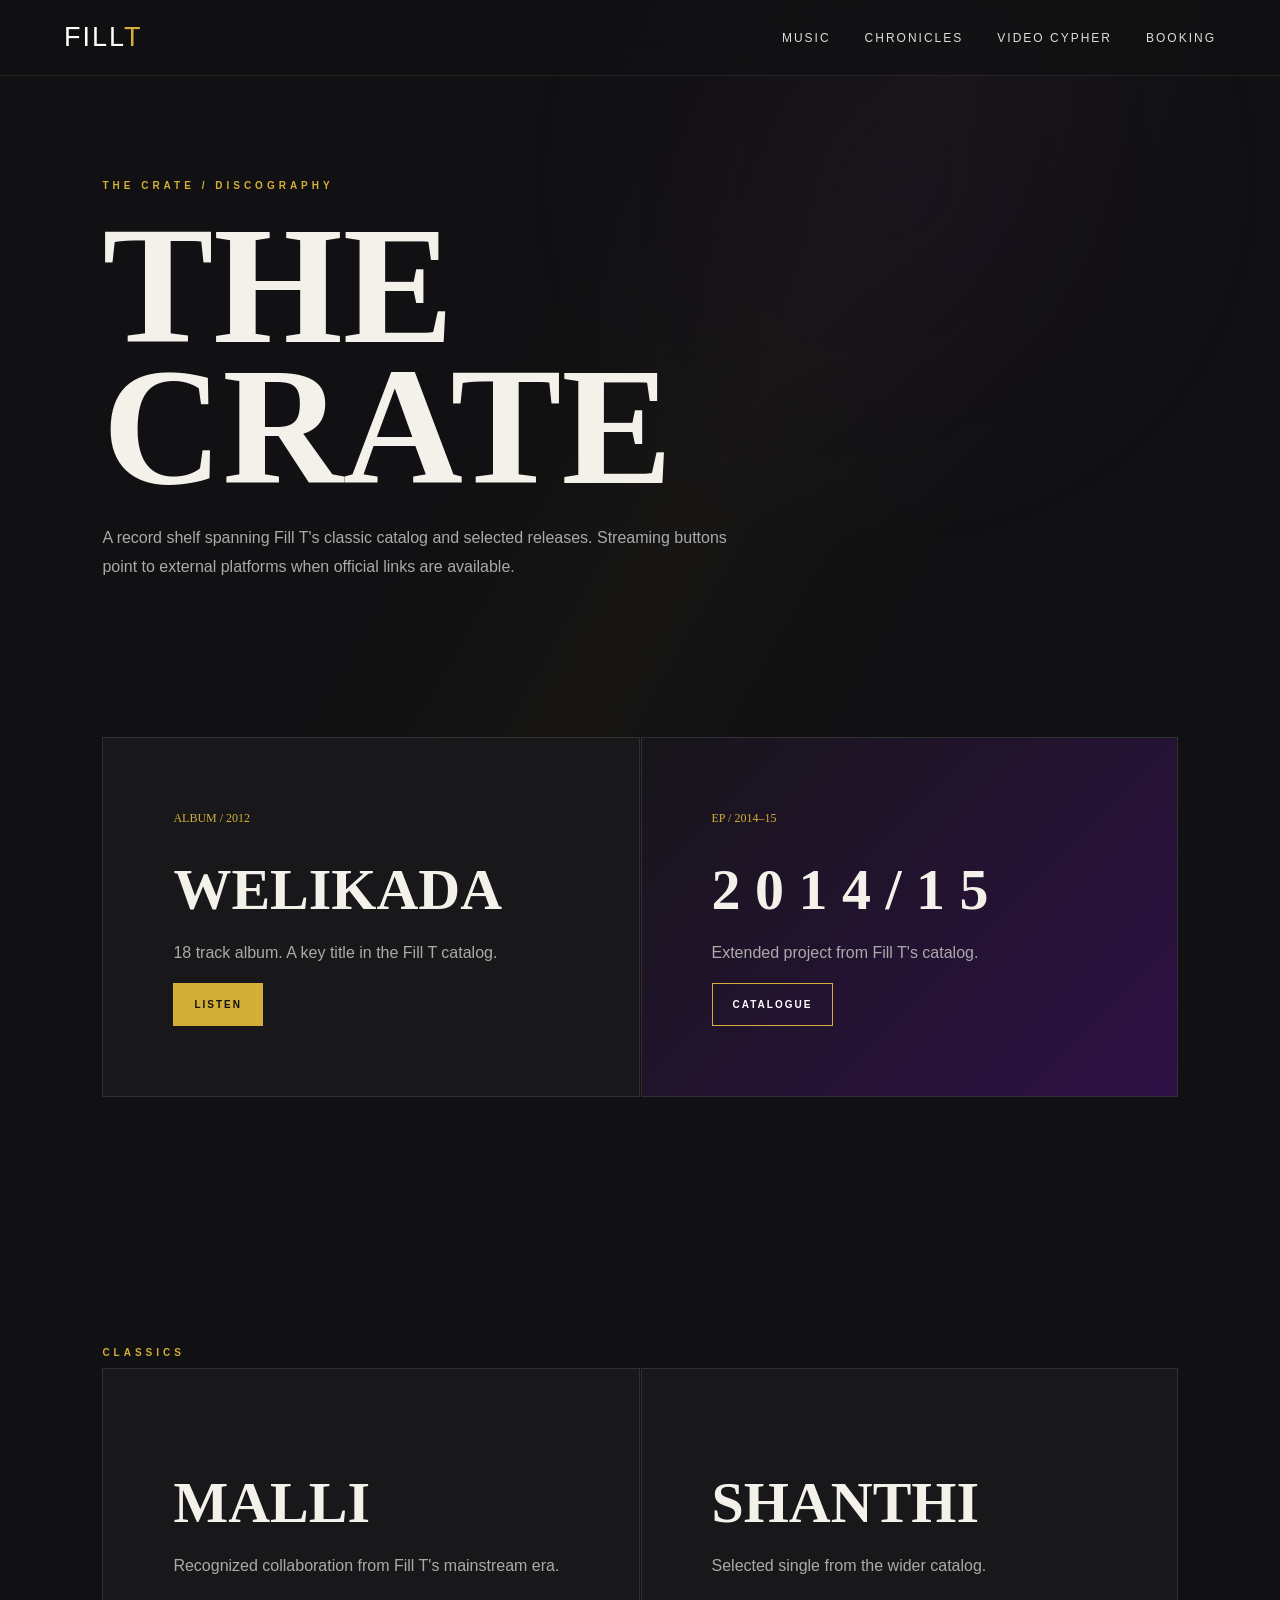
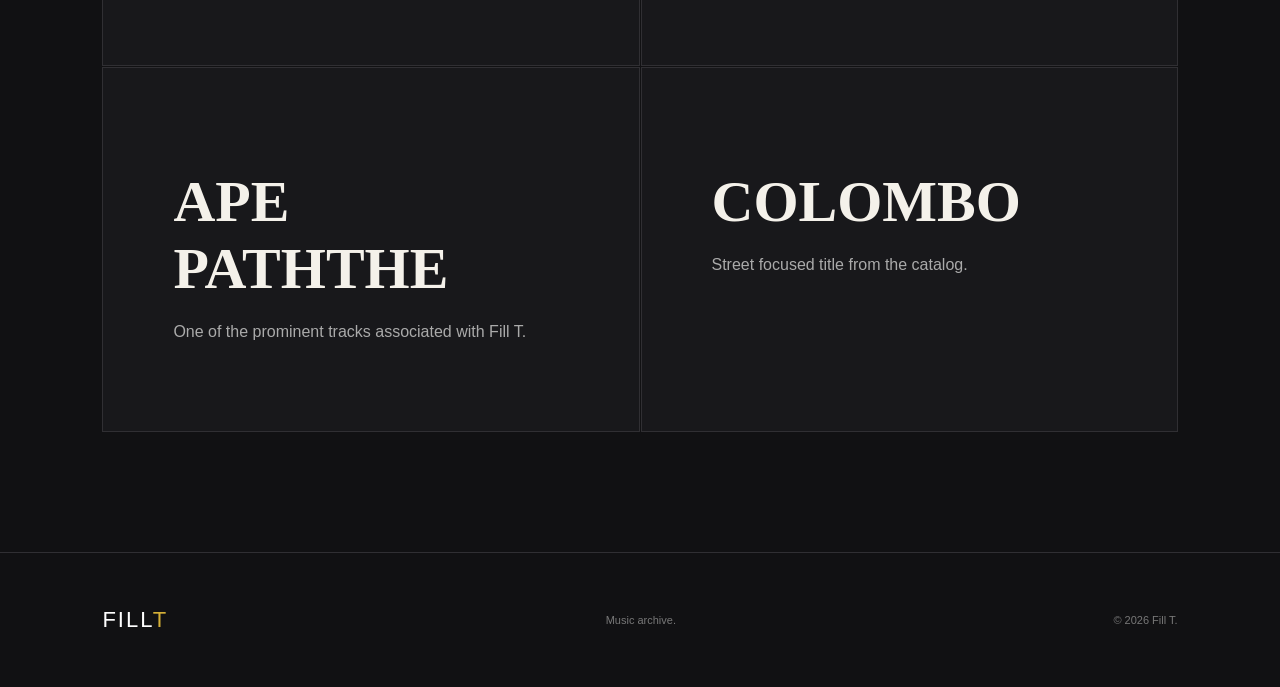
==== music.html @ 0dcd481a "Build Fill T music page" ====
<!doctype html><html lang="en"><head><meta charset="utf-8"><meta name="viewport" content="width=device-width,initial-scale=1"><title>Music | Fill T</title><meta name="description" content="Fill T discography and classic tracks."><link rel="stylesheet" href="assets/style.css"></head><body><header class="nav"><a class="brand" href="index.html">FILL<span>T</span></a><nav><a href="music.html">Music</a><a href="chronicles.html">Chronicles</a><a href="videos.html">Video Cypher</a><a href="booking.html">Booking</a></nav><button class="menu">☰</button></header><main><section class="section" style="padding-top:170px"><p class="eyebrow">THE CRATE / DISCOGRAPHY</p><h1 style="font-family:Anton;font-size:clamp(70px,13vw,170px);line-height:.85;margin:25px 0">THE<br>CRATE</h1><p style="max-width:650px;color:#aaa;line-height:1.8">A record shelf spanning Fill T's classic catalog and selected releases. Streaming buttons point to external platforms when official links are available.</p></section><section class="section" style="padding-top:20px"><div class="split"><article class="panel"><span>ALBUM / 2012</span><h3>WELIKADA</h3><p>18 track album. A key title in the Fill T catalog.</p><a class="btn gold" target="_blank" href="https://open.spotify.com/album/0nnHktPdE4TPPbT7eFd7an">LISTEN</a></article><article class="panel purple"><span>EP / 2014–15</span><h3>2 0 1 4 / 1 5</h3><p>Extended project from Fill T's catalog.</p><a class="btn ghost" href="#">CATALOGUE</a></article></div></section><section class="section"><p class="eyebrow">CLASSICS</p><div class="split"><article class="panel"><h3>MALLI</h3><p>Recognized collaboration from Fill T's mainstream era.</p></article><article class="panel"><h3>SHANTHI</h3><p>Selected single from the wider catalog.</p></article><article class="panel"><h3>APE PATHTHE</h3><p>One of the prominent tracks associated with Fill T.</p></article><article class="panel"><h3>COLOMBO</h3><p>Street focused title from the catalog.</p></article></div></section></main><footer><div class="brand">FILL<span>T</span></div><p>Music archive.</p><p>© <span id="year"></span> Fill T.</p></footer><script src="assets/app.js"></script></body></html>
---- assets/style.css ----
:root{--black:#111113;--gold:#d4af37;--gold2:#e5c158;--silver:#d8dde3;--purple:#2e1045;--muted:#96939a;--line:#302f33}*{box-sizing:border-box}html{scroll-behavior:smooth}body{margin:0;background:var(--black);color:#f4f1ea;font-family:Inter,Arial,sans-serif;overflow-x:hidden}body:before{content:"";position:fixed;inset:0;pointer-events:none;background:radial-gradient(circle at 70% 20%,#2e104530,transparent 32%),linear-gradient(120deg,transparent 40%,#d4af3708,transparent 70%);z-index:-3}.grain{position:fixed;inset:0;opacity:.06;pointer-events:none;z-index:20;background-image:url("data:image/svg+xml,%3Csvg viewBox='0 0 180 180' xmlns='http://www.w3.org/2000/svg'%3E%3Cfilter id='n'%3E%3CfeTurbulence type='fractalNoise' baseFrequency='.8' numOctaves='4' stitchTiles='stitch'/%3E%3C/filter%3E%3Crect width='100%25' height='100%25' filter='url(%23n)' opacity='.7'/%3E%3C/svg%3E")}.smoke{position:fixed;width:55vw;height:55vw;border-radius:50%;filter:blur(80px);opacity:.08;pointer-events:none;z-index:-2}.smoke-a{background:#6f2e9a;right:-20vw;top:20vh}.smoke-b{background:#d4af37;left:-25vw;bottom:-30vh}.nav{position:fixed;top:0;left:0;right:0;height:76px;display:flex;align-items:center;justify-content:space-between;padding:0 5vw;border-bottom:1px solid #ffffff12;background:#111113c7;backdrop-filter:blur(18px);z-index:10}.brand{font-family:Anton,sans-serif;letter-spacing:2px;font-size:27px;color:#fff;text-decoration:none}.brand span{color:var(--gold)}nav{display:flex;gap:34px}nav a,.text-link{color:#ddd;text-decoration:none;font-size:12px;text-transform:uppercase;letter-spacing:2px}nav a:hover,.text-link:hover{color:var(--gold)}.menu{display:none;background:none;border:0;color:#fff;font-size:22px}.hero{min-height:100vh;padding:150px 8vw 90px;display:grid;grid-template-columns:1fr .8fr;align-items:center;gap:5vw;position:relative}.eyebrow{font-size:10px;letter-spacing:4px;color:var(--gold);font-weight:700}.hero h1{font-family:Anton,sans-serif;font-size:clamp(110px,18vw,260px);line-height:.73;letter-spacing:-5px;margin:35px 0;color:#eee}.hero h1 em{font-style:normal;color:transparent;-webkit-text-stroke:2px var(--gold)}.tag{font-family:"Space Grotesk";font-size:20px;max-width:500px;color:#c5c1c5}.actions{display:flex;gap:12px;margin-top:32px}.btn{display:inline-block;text-decoration:none;font-size:10px;font-weight:800;letter-spacing:2px;padding:15px 20px;border:1px solid var(--gold)}.gold{background:var(--gold);color:#111}.ghost{color:#fff}.hero-art{position:relative;display:flex;justify-content:center}.portrait-frame{width:min(430px,80vw);aspect-ratio:4/5;border:1px solid #d4af3755;padding:12px;transform:rotate(2deg);background:linear-gradient(145deg,#29282c,#0b0b0d);box-shadow:25px 30px 80px #000}.portrait-placeholder{height:100%;display:grid;place-items:center;text-align:center;font-family:Anton;font-size:54px;letter-spacing:3px;color:#d8dde3;background:radial-gradient(circle at 50% 40%,#4b4b50,#151518 55%,#09090a);text-shadow:0 0 25px #fff3}.portrait-placeholder small{font:10px Inter;letter-spacing:5px;color:var(--gold)}.sticker{position:absolute;right:0;bottom:4%;background:var(--gold);color:#111;padding:18px 22px;transform:rotate(-8deg);font-size:9px;letter-spacing:2px}.sticker b{font-family:Anton;font-size:34px}.ticker{display:flex;gap:65px;overflow:hidden;white-space:nowrap;border-top:1px solid var(--line);border-bottom:1px solid var(--line);padding:18px 0;color:#777;font-family:Anton;font-size:25px;letter-spacing:2px}.ticker span{flex:none}.section{padding:120px 8vw}.feature{display:grid;grid-template-columns:1fr 1fr;gap:8vw;align-items:center}.feature h2{font-family:Anton;font-size:clamp(55px,8vw,110px);line-height:.9;margin:25px 0}.feature p{max-width:520px;color:#aaa;line-height:1.8}.text-link{display:inline-block;margin-top:24px;border-bottom:1px solid var(--gold);padding-bottom:7px}.record{width:min(430px,80vw);aspect-ratio:1;background:radial-gradient(circle,#171719 0 13%,#d4af37 13.4% 14%,#151518 14.5% 29%,#08080a 29.5% 45%,#242328 45.5% 46%,#0a0a0c 46.5%);border-radius:50%;box-shadow:0 30px 80px #000;display:grid;place-items:center;animation:spin 22s linear infinite}.record:after{content:"";position:absolute;width:90px;height:90px;background:var(--gold);border-radius:50%;border:10px solid #18171a}.record-label{z-index:1;text-align:center;color:#111;font-family:Anton;font-size:22px;transform:rotate(-12deg)}.record-label small{font:9px Inter;font-weight:700;letter-spacing:3px}.split{display:grid;grid-template-columns:1fr 1fr;gap:1px;padding-top:0}.panel{padding:70px;background:#18181b;border:1px solid var(--line)}.panel.purple{background:linear-gradient(135deg,#17151a,#2e1045)}.panel span{font:12px Inter;color:var(--gold)}.panel h3{font-family:Anton;font-size:58px;margin:30px 0 15px}.panel p{color:#aaa;max-width:450px;line-height:1.7}footer{padding:50px 8vw;border-top:1px solid var(--line);display:flex;justify-content:space-between;align-items:center;color:#777;font-size:11px}footer .brand{font-size:22px}@keyframes spin{to{transform:rotate(360deg)}}@media(max-width:800px){nav{display:none}.menu{display:block}.hero{grid-template-columns:1fr;padding-top:130px}.hero-art{order:-1}.hero h1{font-size:120px}.feature,.split{grid-template-columns:1fr}.section{padding:80px 7vw}.panel{padding:45px 30px}footer{display:block}footer p{margin-top:15px}}
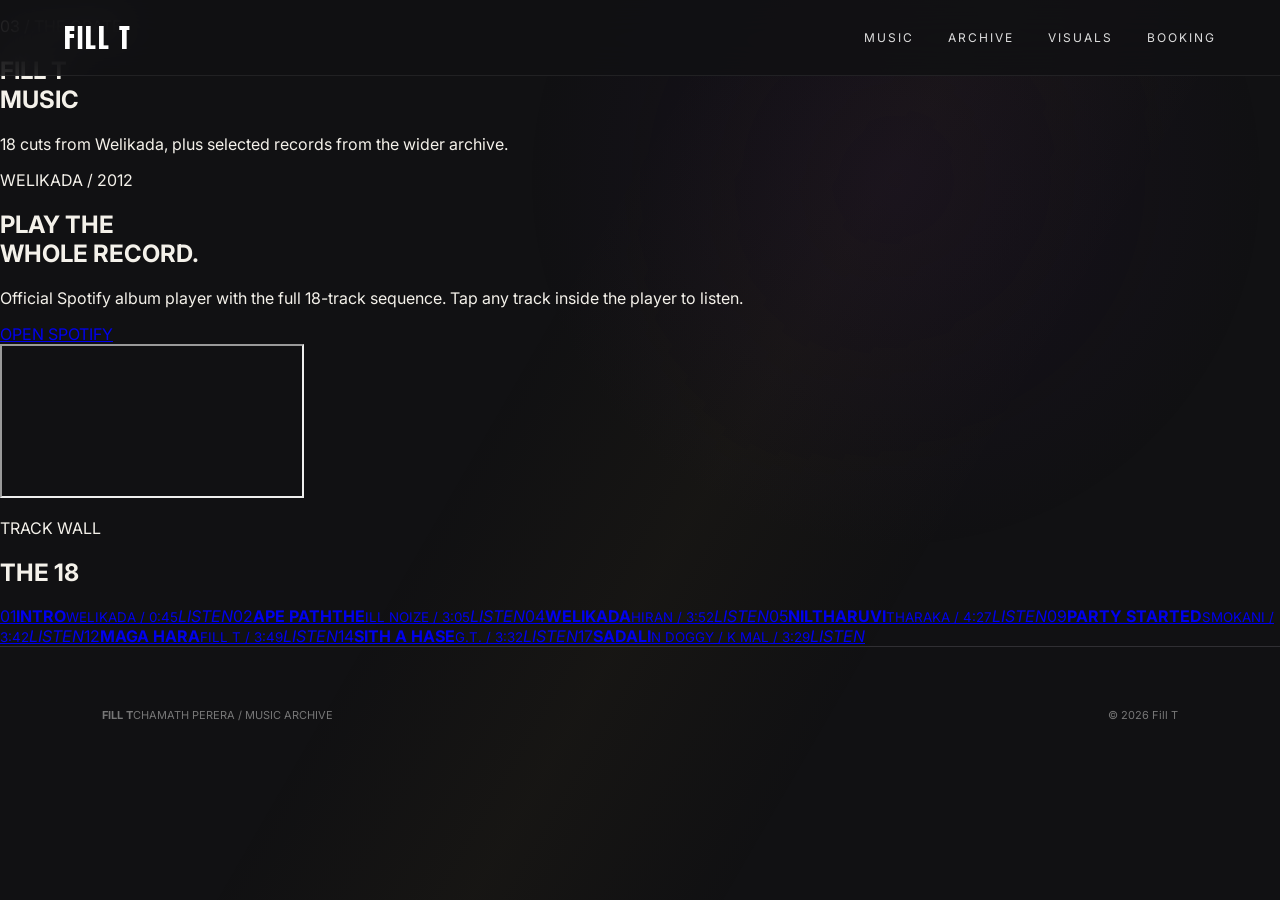
==== commit d36c2d58: "Build Fill T track wall with Spotify listening" ====
--- a/music.html
+++ b/music.html
@@ -1 +1 @@
-<!doctype html><html lang="en"><head><meta charset="utf-8"><meta name="viewport" content="width=device-width,initial-scale=1"><title>Music | Fill T</title><meta name="description" content="Fill T discography and classic tracks."><link rel="stylesheet" href="assets/style.css"></head><body><header class="nav"><a class="brand" href="index.html">FILL<span>T</span></a><nav><a href="music.html">Music</a><a href="chronicles.html">Chronicles</a><a href="videos.html">Video Cypher</a><a href="booking.html">Booking</a></nav><button class="menu">☰</button></header><main><section class="section" style="padding-top:170px"><p class="eyebrow">THE CRATE / DISCOGRAPHY</p><h1 style="font-family:Anton;font-size:clamp(70px,13vw,170px);line-height:.85;margin:25px 0">THE<br>CRATE</h1><p style="max-width:650px;color:#aaa;line-height:1.8">A record shelf spanning Fill T's classic catalog and selected releases. Streaming buttons point to external platforms when official links are available.</p></section><section class="section" style="padding-top:20px"><div class="split"><article class="panel"><span>ALBUM / 2012</span><h3>WELIKADA</h3><p>18 track album. A key title in the Fill T catalog.</p><a class="btn gold" target="_blank" href="https://open.spotify.com/album/0nnHktPdE4TPPbT7eFd7an">LISTEN</a></article><article class="panel purple"><span>EP / 2014–15</span><h3>2 0 1 4 / 1 5</h3><p>Extended project from Fill T's catalog.</p><a class="btn ghost" href="#">CATALOGUE</a></article></div></section><section class="section"><p class="eyebrow">CLASSICS</p><div class="split"><article class="panel"><h3>MALLI</h3><p>Recognized collaboration from Fill T's mainstream era.</p></article><article class="panel"><h3>SHANTHI</h3><p>Selected single from the wider catalog.</p></article><article class="panel"><h3>APE PATHTHE</h3><p>One of the prominent tracks associated with Fill T.</p></article><article class="panel"><h3>COLOMBO</h3><p>Street focused title from the catalog.</p></article></div></section></main><footer><div class="brand">FILL<span>T</span></div><p>Music archive.</p><p>© <span id="year"></span> Fill T.</p></footer><script src="assets/app.js"></script></body></html>+<!doctype html><html lang="en"><head><meta charset="utf-8"><meta name="viewport" content="width=device-width,initial-scale=1"><title>Music | Fill T</title><meta name="description" content="Fill T music archive, tracks and the Welikada album."><link rel="preconnect" href="https://fonts.googleapis.com"><link rel="preconnect" href="https://fonts.gstatic.com" crossorigin><link href="https://fonts.googleapis.com/css2?family=Anton&family=Inter:wght@400;500;600;700;800&family=Space+Grotesk:wght@400;500;600;700&display=swap" rel="stylesheet"><link rel="stylesheet" href="assets/style.css"></head><body><header class="nav"><a class="brand" href="index.html">FILL T</a><nav><a href="music.html">Music</a><a href="chronicles.html">Archive</a><a href="videos.html">Visuals</a><a href="booking.html">Booking</a></nav><button class="menu" aria-label="Menu" aria-expanded="false">MENU</button></header><main class="music-page"><section class="page-hero"><p class="kicker">03 / THE CRATE</p><h1>FILL T<br><span>MUSIC</span></h1><p>18 cuts from Welikada, plus selected records from the wider archive.</p></section><section class="player-zone"><div class="player-copy"><p class="kicker">WELIKADA / 2012</p><h2>PLAY THE<br>WHOLE RECORD.</h2><p>Official Spotify album player with the full 18-track sequence. Tap any track inside the player to listen.</p><a class="listen-button" target="_blank" rel="noopener" href="https://open.spotify.com/album/0nnHktPdE4TPPbT7eFd7an">OPEN SPOTIFY</a></div><div class="spotify-large"><iframe src="https://open.spotify.com/embed/album/0nnHktPdE4TPPbT7eFd7an?utm_source=generator&theme=0" title="Welikada by Fill T on Spotify" loading="lazy" allow="autoplay; clipboard-write; encrypted-media; fullscreen; picture-in-picture"></iframe></div></section><section class="track-wall"><div class="section-head"><p class="kicker">TRACK WALL</p><h2>THE 18</h2></div><div class="tracks"><a target="_blank" rel="noopener" href="https://open.spotify.com/search/Fill%20T%20Intro%20Welikada" class="track"><span>01</span><strong>INTRO</strong><small>WELIKADA / 0:45</small><em>LISTEN</em></a><a target="_blank" rel="noopener" href="https://open.spotify.com/search/Fill%20T%20Ape%20Paththe" class="track"><span>02</span><strong>APE PATHTHE</strong><small>ILL NOIZE / 3:05</small><em>LISTEN</em></a><a target="_blank" rel="noopener" href="https://open.spotify.com/track/3ehZQtwAu3AaRGl4RUCr9z" class="track active"><span>04</span><strong>WELIKADA</strong><small>HIRAN / 3:52</small><em>LISTEN</em></a><a target="_blank" rel="noopener" href="https://open.spotify.com/search/Fill%20T%20Niltharuvi" class="track"><span>05</span><strong>NILTHARUVI</strong><small>THARAKA / 4:27</small><em>LISTEN</em></a><a target="_blank" rel="noopener" href="https://open.spotify.com/search/Fill%20T%20Party%20Started" class="track"><span>09</span><strong>PARTY STARTED</strong><small>SMOKANI / 3:42</small><em>LISTEN</em></a><a target="_blank" rel="noopener" href="https://open.spotify.com/search/Fill%20T%20Maga%20Hara" class="track"><span>12</span><strong>MAGA HARA</strong><small>FILL T / 3:49</small><em>LISTEN</em></a><a target="_blank" rel="noopener" href="https://open.spotify.com/search/Fill%20T%20Sith%20Ahase" class="track"><span>14</span><strong>SITH A HASE</strong><small>G.T. / 3:32</small><em>LISTEN</em></a><a target="_blank" rel="noopener" href="https://open.spotify.com/search/Fill%20T%20Sadali" class="track"><span>17</span><strong>SADALI</strong><small>N DOGGY / K MAL / 3:29</small><em>LISTEN</em></a></div></section></main><footer><div><strong>FILL T</strong><span>CHAMATH PERERA / MUSIC ARCHIVE</span></div><p>© <span id="year"></span> Fill T</p></footer><script src="assets/app.js"></script></body></html>
--- a/assets/style.css
+++ b/assets/style.css
@@ -1 +1 @@
-:root{--black:#111113;--gold:#d4af37;--gold2:#e5c158;--silver:#d8dde3;--purple:#2e1045;--muted:#96939a;--line:#302f33}*{box-sizing:border-box}html{scroll-behavior:smooth}body{margin:0;background:var(--black);color:#f4f1ea;font-family:Inter,Arial,sans-serif;overflow-x:hidden}body:before{content:"";position:fixed;inset:0;pointer-events:none;background:radial-gradient(circle at 70% 20%,#2e104530,transparent 32%),linear-gradient(120deg,transparent 40%,#d4af3708,transparent 70%);z-index:-3}.grain{position:fixed;inset:0;opacity:.06;pointer-events:none;z-index:20;background-image:url("data:image/svg+xml,%3Csvg viewBox='0 0 180 180' xmlns='http://www.w3.org/2000/svg'%3E%3Cfilter id='n'%3E%3CfeTurbulence type='fractalNoise' baseFrequency='.8' numOctaves='4' stitchTiles='stitch'/%3E%3C/filter%3E%3Crect width='100%25' height='100%25' filter='url(%23n)' opacity='.7'/%3E%3C/svg%3E")}.smoke{position:fixed;width:55vw;height:55vw;border-radius:50%;filter:blur(80px);opacity:.08;pointer-events:none;z-index:-2}.smoke-a{background:#6f2e9a;right:-20vw;top:20vh}.smoke-b{background:#d4af37;left:-25vw;bottom:-30vh}.nav{position:fixed;top:0;left:0;right:0;height:76px;display:flex;align-items:center;justify-content:space-between;padding:0 5vw;border-bottom:1px solid #ffffff12;background:#111113c7;backdrop-filter:blur(18px);z-index:10}.brand{font-family:Anton,sans-serif;letter-spacing:2px;font-size:27px;color:#fff;text-decoration:none}.brand span{color:var(--gold)}nav{display:flex;gap:34px}nav a,.text-link{color:#ddd;text-decoration:none;font-size:12px;text-transform:uppercase;letter-spacing:2px}nav a:hover,.text-link:hover{color:var(--gold)}.menu{display:none;background:none;border:0;color:#fff;font-size:22px}.hero{min-height:100vh;padding:150px 8vw 90px;display:grid;grid-template-columns:1fr .8fr;align-items:center;gap:5vw;position:relative}.eyebrow{font-size:10px;letter-spacing:4px;color:var(--gold);font-weight:700}.hero h1{font-family:Anton,sans-serif;font-size:clamp(110px,18vw,260px);line-height:.73;letter-spacing:-5px;margin:35px 0;color:#eee}.hero h1 em{font-style:normal;color:transparent;-webkit-text-stroke:2px var(--gold)}.tag{font-family:"Space Grotesk";font-size:20px;max-width:500px;color:#c5c1c5}.actions{display:flex;gap:12px;margin-top:32px}.btn{display:inline-block;text-decoration:none;font-size:10px;font-weight:800;letter-spacing:2px;padding:15px 20px;border:1px solid var(--gold)}.gold{background:var(--gold);color:#111}.ghost{color:#fff}.hero-art{position:relative;display:flex;justify-content:center}.portrait-frame{width:min(430px,80vw);aspect-ratio:4/5;border:1px solid #d4af3755;padding:12px;transform:rotate(2deg);background:linear-gradient(145deg,#29282c,#0b0b0d);box-shadow:25px 30px 80px #000}.portrait-placeholder{height:100%;display:grid;place-items:center;text-align:center;font-family:Anton;font-size:54px;letter-spacing:3px;color:#d8dde3;background:radial-gradient(circle at 50% 40%,#4b4b50,#151518 55%,#09090a);text-shadow:0 0 25px #fff3}.portrait-placeholder small{font:10px Inter;letter-spacing:5px;color:var(--gold)}.sticker{position:absolute;right:0;bottom:4%;background:var(--gold);color:#111;padding:18px 22px;transform:rotate(-8deg);font-size:9px;letter-spacing:2px}.sticker b{font-family:Anton;font-size:34px}.ticker{display:flex;gap:65px;overflow:hidden;white-space:nowrap;border-top:1px solid var(--line);border-bottom:1px solid var(--line);padding:18px 0;color:#777;font-family:Anton;font-size:25px;letter-spacing:2px}.ticker span{flex:none}.section{padding:120px 8vw}.feature{display:grid;grid-template-columns:1fr 1fr;gap:8vw;align-items:center}.feature h2{font-family:Anton;font-size:clamp(55px,8vw,110px);line-height:.9;margin:25px 0}.feature p{max-width:520px;color:#aaa;line-height:1.8}.text-link{display:inline-block;margin-top:24px;border-bottom:1px solid var(--gold);padding-bottom:7px}.record{width:min(430px,80vw);aspect-ratio:1;background:radial-gradient(circle,#171719 0 13%,#d4af37 13.4% 14%,#151518 14.5% 29%,#08080a 29.5% 45%,#242328 45.5% 46%,#0a0a0c 46.5%);border-radius:50%;box-shadow:0 30px 80px #000;display:grid;place-items:center;animation:spin 22s linear infinite}.record:after{content:"";position:absolute;width:90px;height:90px;background:var(--gold);border-radius:50%;border:10px solid #18171a}.record-label{z-index:1;text-align:center;color:#111;font-family:Anton;font-size:22px;transform:rotate(-12deg)}.record-label small{font:9px Inter;font-weight:700;letter-spacing:3px}.split{display:grid;grid-template-columns:1fr 1fr;gap:1px;padding-top:0}.panel{padding:70px;background:#18181b;border:1px solid var(--line)}.panel.purple{background:linear-gradient(135deg,#17151a,#2e1045)}.panel span{font:12px Inter;color:var(--gold)}.panel h3{font-family:Anton;font-size:58px;margin:30px 0 15px}.panel p{color:#aaa;max-width:450px;line-height:1.7}footer{padding:50px 8vw;border-top:1px solid var(--line);display:flex;justify-content:space-between;align-items:center;color:#777;font-size:11px}footer .brand{font-size:22px}@keyframes spin{to{transform:rotate(360deg)}}@media(max-width:800px){nav{display:none}.menu{display:block}.hero{grid-template-columns:1fr;padding-top:130px}.hero-art{order:-1}.hero h1{font-size:120px}.feature,.split{grid-template-columns:1fr}.section{padding:80px 7vw}.panel{padding:45px 30px}footer{display:block}footer p{margin-top:15px}}+:root{--black:#111113;--gold:#d4af37;--gold2:#e5c158;--silver:#d8dde3;--purple:#2e1045;--muted:#96939a;--line:#302f33}*{box-sizing:border-box}html{scroll-behavior:smooth}body{margin:0;background:var(--black);color:#f4f1ea;font-family:Inter,Arial,sans-serif;overflow-x:hidden}body:before{content:"";position:fixed;inset:0;pointer-events:none;background:radial-gradient(circle at 70% 20%,#2e104530,transparent 32%),linear-gradient(120deg,transparent 40%,#d4af3708,transparent 70%);z-index:-3}.grain{position:fixed;inset:0;opacity:.06;pointer-events:none;z-index:20;background-image:url("data:image/svg+xml,%3Csvg viewBox='0 0 180 180' xmlns='http://www.w3.org/2000/svg'%3E%3Cfilter id='n'%3E%3CfeTurbulence type='fractalNoise' baseFrequency='.8' numOctaves='4' stitchTiles='stitch'/%3E%3C/filter%3E%3Crect width='100%25' height='100%25' filter='url(%23n)' opacity='.7'/%3E%3C/svg%3E")}.smoke{position:fixed;width:55vw;height:55vw;border-radius:50%;filter:blur(80px);opacity:.08;pointer-events:none;z-index:-2}.smoke-a{background:#6f2e9a;right:-20vw;top:20vh}.smoke-b{background:#d4af37;left:-25vw;bottom:-30vh}.nav{position:fixed;top:0;left:0;right:0;height:76px;display:flex;align-items:center;justify-content:space-between;padding:0 5vw;border-bottom:1px solid #ffffff12;background:#111113d9;backdrop-filter:blur(18px);z-index:50}.brand{font-family:Anton,sans-serif;letter-spacing:2px;font-size:27px;color:#fff;text-decoration:none}.brand span{color:var(--gold)}nav{display:flex;gap:34px;align-items:center}nav a,.text-link{color:#ddd;text-decoration:none;font-size:12px;text-transform:uppercase;letter-spacing:2px;transition:color .25s,transform .25s}nav a:hover,.text-link:hover{color:var(--gold)}nav a:hover{transform:translateY(-2px)}.menu{display:none;background:none;border:0;color:#fff;font-size:22px;cursor:pointer}.hero{min-height:100vh;padding:150px 8vw 90px;display:grid;grid-template-columns:1fr .8fr;align-items:center;gap:5vw;position:relative}.eyebrow{font-size:10px;letter-spacing:4px;color:var(--gold);font-weight:700}.hero h1{font-family:Anton,sans-serif;font-size:clamp(110px,18vw,260px);line-height:.73;letter-spacing:-5px;margin:35px 0;color:#eee;text-shadow:0 0 45px #ffffff08}.hero h1 em{font-style:normal;color:transparent;-webkit-text-stroke:2px var(--gold)}.tag{font-family:"Space Grotesk";font-size:20px;max-width:500px;color:#c5c1c5}.actions{display:flex;gap:12px;margin-top:32px}.btn{display:inline-block;text-decoration:none;font-size:10px;font-weight:800;letter-spacing:2px;padding:15px 20px;border:1px solid var(--gold);transition:transform .25s,box-shadow .25s}.btn:hover{transform:translateY(-3px);box-shadow:0 12px 35px #d4af3730}.gold{background:var(--gold);color:#111}.ghost{color:#fff}.hero-art{position:relative;display:flex;justify-content:center;animation:heroIn 1.1s cubic-bezier(.2,.8,.2,1) both}.portrait-frame{width:min(430px,80vw);aspect-ratio:4/5;border:1px solid #d4af3755;padding:12px;transform:rotate(2deg);background:linear-gradient(145deg,#29282c,#0b0b0d);box-shadow:25px 30px 80px #000;transition:transform .5s}.portrait-frame:hover{transform:rotate(0deg) translateY(-8px)}.portrait-placeholder{height:100%;display:grid;place-items:center;text-align:center;font-family:Anton;font-size:54px;letter-spacing:3px;color:#d8dde3;background:radial-gradient(circle at 50% 40%,#4b4b50,#151518 55%,#09090a);text-shadow:0 0 25px #fff3}.portrait-placeholder small{font:10px Inter;letter-spacing:5px;color:var(--gold)}.sticker{position:absolute;right:0;bottom:4%;background:var(--gold);color:#111;padding:18px 22px;transform:rotate(-8deg);font-size:9px;letter-spacing:2px}.sticker b{font-family:Anton;font-size:34px}.ticker{display:flex;gap:65px;overflow:hidden;white-space:nowrap;border-top:1px solid var(--line);border-bottom:1px solid var(--line);padding:18px 0;color:#777;font-family:Anton;font-size:25px;letter-spacing:2px}.ticker span{flex:none;animation:ticker 16s linear infinite}.section{padding:120px 8vw}.feature{display:grid;grid-template-columns:1fr 1fr;gap:8vw;align-items:center}.feature h2{font-family:Anton;font-size:clamp(55px,8vw,110px);line-height:.9;margin:25px 0}.feature p{max-width:520px;color:#aaa;line-height:1.8}.text-link{display:inline-block;margin-top:24px;border-bottom:1px solid var(--gold);padding-bottom:7px}.record{width:min(430px,80vw);aspect-ratio:1;background:radial-gradient(circle,#171719 0 13%,#d4af37 13.4% 14%,#151518 14.5% 29%,#08080a 29.5% 45%,#242328 45.5% 46%,#0a0a0c 46.5%);border-radius:50%;box-shadow:0 30px 80px #000;display:grid;place-items:center;animation:spin 22s linear infinite}.record:after{content:"";position:absolute;width:90px;height:90px;background:var(--gold);border-radius:50%;border:10px solid #18171a}.record-label{z-index:1;text-align:center;color:#111;font-family:Anton;font-size:22px;transform:rotate(-12deg)}.record-label small{font:9px Inter;font-weight:700;letter-spacing:3px}.split{display:grid;grid-template-columns:1fr 1fr;gap:1px;padding-top:0}.panel{padding:70px;background:#18181b;border:1px solid var(--line);transition:transform .35s,border-color .35s,background .35s}.panel:hover{transform:translateY(-7px);border-color:#d4af3760}.panel.purple{background:linear-gradient(135deg,#17151a,#2e1045)}.panel span{font:12px Inter;color:var(--gold)}.panel h3{font-family:Anton;font-size:58px;margin:30px 0 15px}.panel p{color:#aaa;max-width:450px;line-height:1.7}.video-card{padding:0;overflow:hidden;background:#17171a;border:1px solid var(--line)}.video-card iframe{display:block;width:100%;aspect-ratio:16/9;border:0;filter:saturate(.8) contrast(1.05)}.video-card .video-copy{padding:24px}.video-card h3{margin:5px 0 8px;font-family:Anton;font-size:36px}.video-card p{margin:0;color:#999;line-height:1.6;font-size:13px}footer{padding:50px 8vw;border-top:1px solid var(--line);display:flex;justify-content:space-between;align-items:center;color:#777;font-size:11px}footer .brand{font-size:22px}@keyframes spin{to{transform:rotate(360deg)}}@keyframes ticker{from{transform:translateX(0)}to{transform:translateX(-120px)}}@keyframes heroIn{from{opacity:0;transform:translateY(25px) scale(.98)}to{opacity:1;transform:none}}@media(max-width:800px){nav{display:none;position:absolute;top:76px;right:5vw;left:5vw;padding:18px;background:#151518f5;border:1px solid var(--line);backdrop-filter:blur(20px);flex-direction:column;gap:18px;align-items:flex-start}nav.open{display:flex}.menu{display:block}.hero{grid-template-columns:1fr;padding-top:120px}.hero-art{order:-1}.hero h1{font-size:120px}.feature,.split{grid-template-columns:1fr}.section{padding:80px 7vw}.panel{padding:45px 30px}footer{display:block}footer p{margin-top:15px}}
